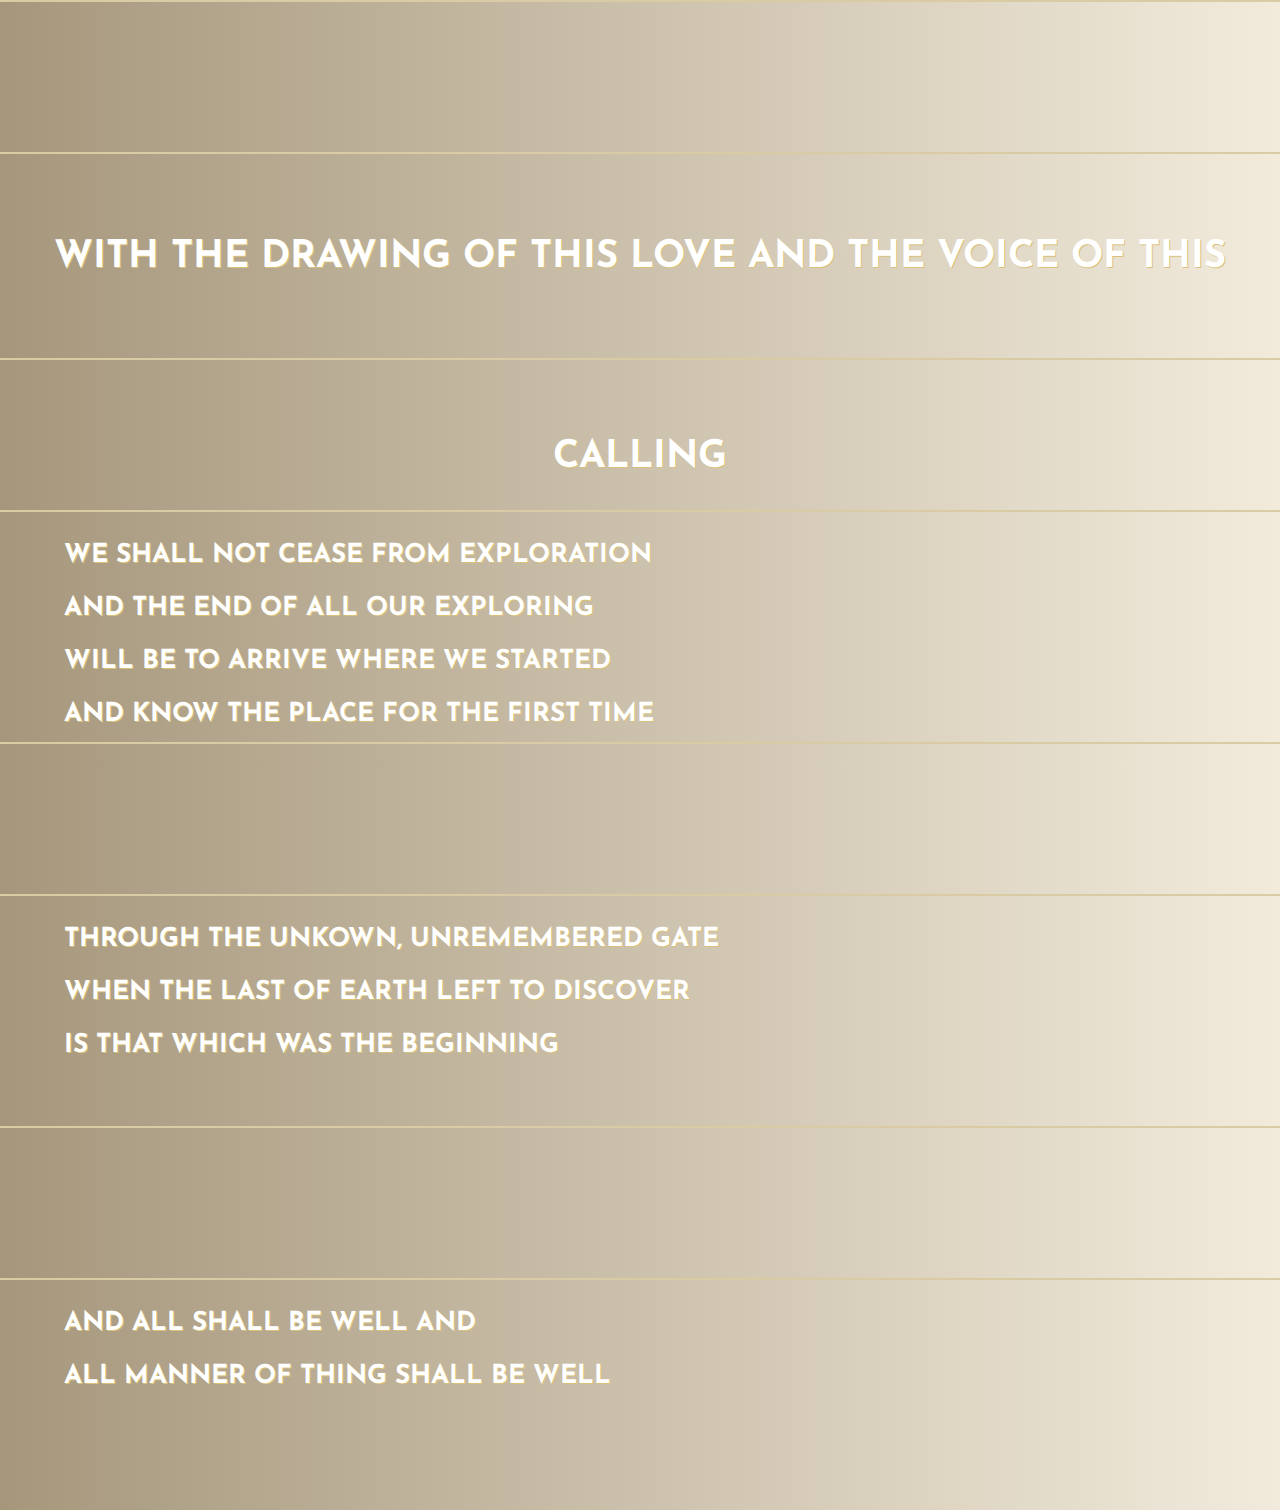
==== index.html @ eccb2c4b "added videos, jquery script for play/pause on mouseover/mouseout, and poetry divs" ====
<!DOCTYPE html>
<html lang="en-us">
  <head>
    <meta charset="utf-8">
    <meta name="viewport" content="width=device-width, initial-scale=1.0">
    <meta name="author" content="@charles_codes">
    <meta name="description" content="A Photography Portfolio">
    <meta name="keywords" content="photos photo photography gallery portfolio">

    <title>GALLERY</title>

    <link rel="stylesheet" type="text/css" href="style.css">

    <!-- CDN link to jQuery -->
    <script src="https://code.jquery.com/jquery-3.5.1.slim.min.js" integrity="sha256-4+XzXVhsDmqanXGHaHvgh1gMQKX40OUvDEBTu8JcmNs=" crossorigin="anonymous"></script>

    <!-- link to Google Fonts -->
    <link rel="preconnect" href="https://fonts.gstatic.com">
    <link href="https://fonts.googleapis.com/css2?family=Josefin+Sans&display=swap" rel="stylesheet">
  </head>
  <body>
    <video class="video" width="100%" muted="muted">
      <source src="videos/kalispell_snowfall_garden.mp4" type="video/mp4">
    </video>

    <div class="space_break banner_text">WITH THE DRAWING OF THIS LOVE AND THE VOICE OF THIS CALLING</div>

    <video class="video" width="100%" muted="muted">
      <source src="videos/kalispell_cloudy_snowfall.mp4" type="video/mp4">
    </video>

    <div class="space_break">
      <p class="poem_text">WE SHALL NOT CEASE FROM EXPLORATION</p>
      <p class="poem_text">AND THE END OF ALL OUR EXPLORING</p>
      <p class="poem_text">WILL BE TO ARRIVE WHERE WE STARTED</p>
      <p class="poem_text">AND KNOW THE PLACE FOR THE FIRST TIME<p>
  </div>

    <video class="video" width="100%" muted="muted">
      <source src="videos/kalispell_walk.mp4" type="video/mp4">
    </video>

    <div class="space_break">
      <p class="poem_text">THROUGH THE UNKOWN, UNREMEMBERED GATE</p>
      <p class="poem_text">WHEN THE LAST OF EARTH LEFT TO DISCOVER</p>
      <p class="poem_text">IS THAT WHICH WAS THE BEGINNING</p>
    </div>

    <video class="video" width="100%" muted="muted">
      <source src="videos/mtbrown_walk.mp4" type="video/mp4">
    </video>

    <div class="space_break">
      <p class="poem_text">AND ALL SHALL BE WELL AND</p>
      <p class="poem_text">ALL MANNER OF THING SHALL BE WELL</p>
    </div>

    <!-- jQuery script to play/pause video on mouseover and mouseout -->
    <script type="text/javascript">
      $(document).ready(function() {
        $(".video").on("mouseover", function(event) {
          this.play();
        }).on("mouseout", function(event) {
          this.pause();
        });
      })
    </script>
  </body>
</html>
---- style.css ----
:root {
  --wheat: #D9C179;
  --tan: #D9CBA3;
  --brown: #736140;
  --lightbrown: #A6977C;
  --offwhite: #F2EBDC;
}

* {
  box-sizing: border-box;
}

html, body {
  width: 100%;
  height: 100%;
  margin: 0 auto;

  background: repeating-linear-gradient( to left, var(--offwhite), var(--lightbrown));

  font-family: 'Josefin Sans', sans-serif;
  color: white;
}

.video {
  border-top: solid 2px var(--tan);
  border-bottom: solid 2px var(--tan);
}

.space_break {
  width: 100%;
  height: 200px;
  font-weight: bold;
  text-shadow: 1px 1px var(--wheat);
}

.banner_text {
  line-height: 200px;
  font-size: 38px;
  text-align: center;
}

.poem_text {
  font-size: 26px;
  text-align: left;
  margin-left: 5%;
}
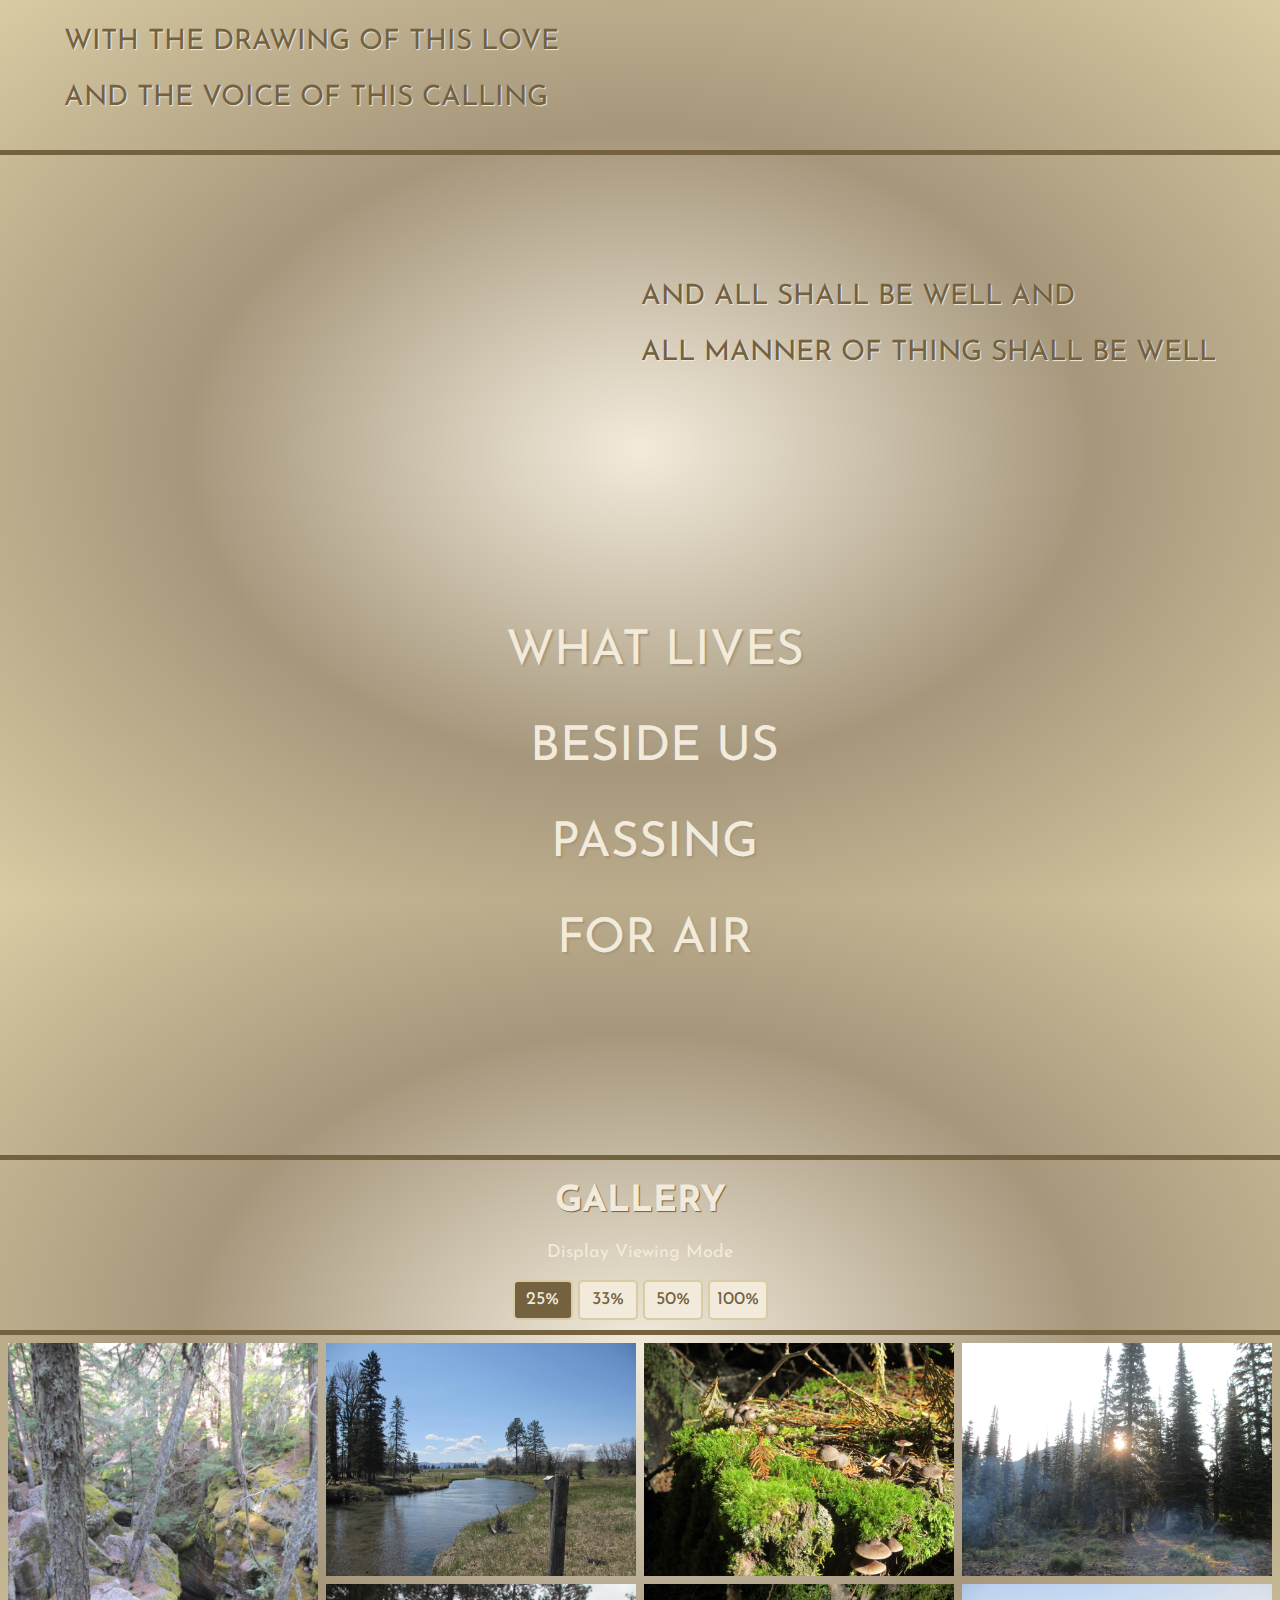
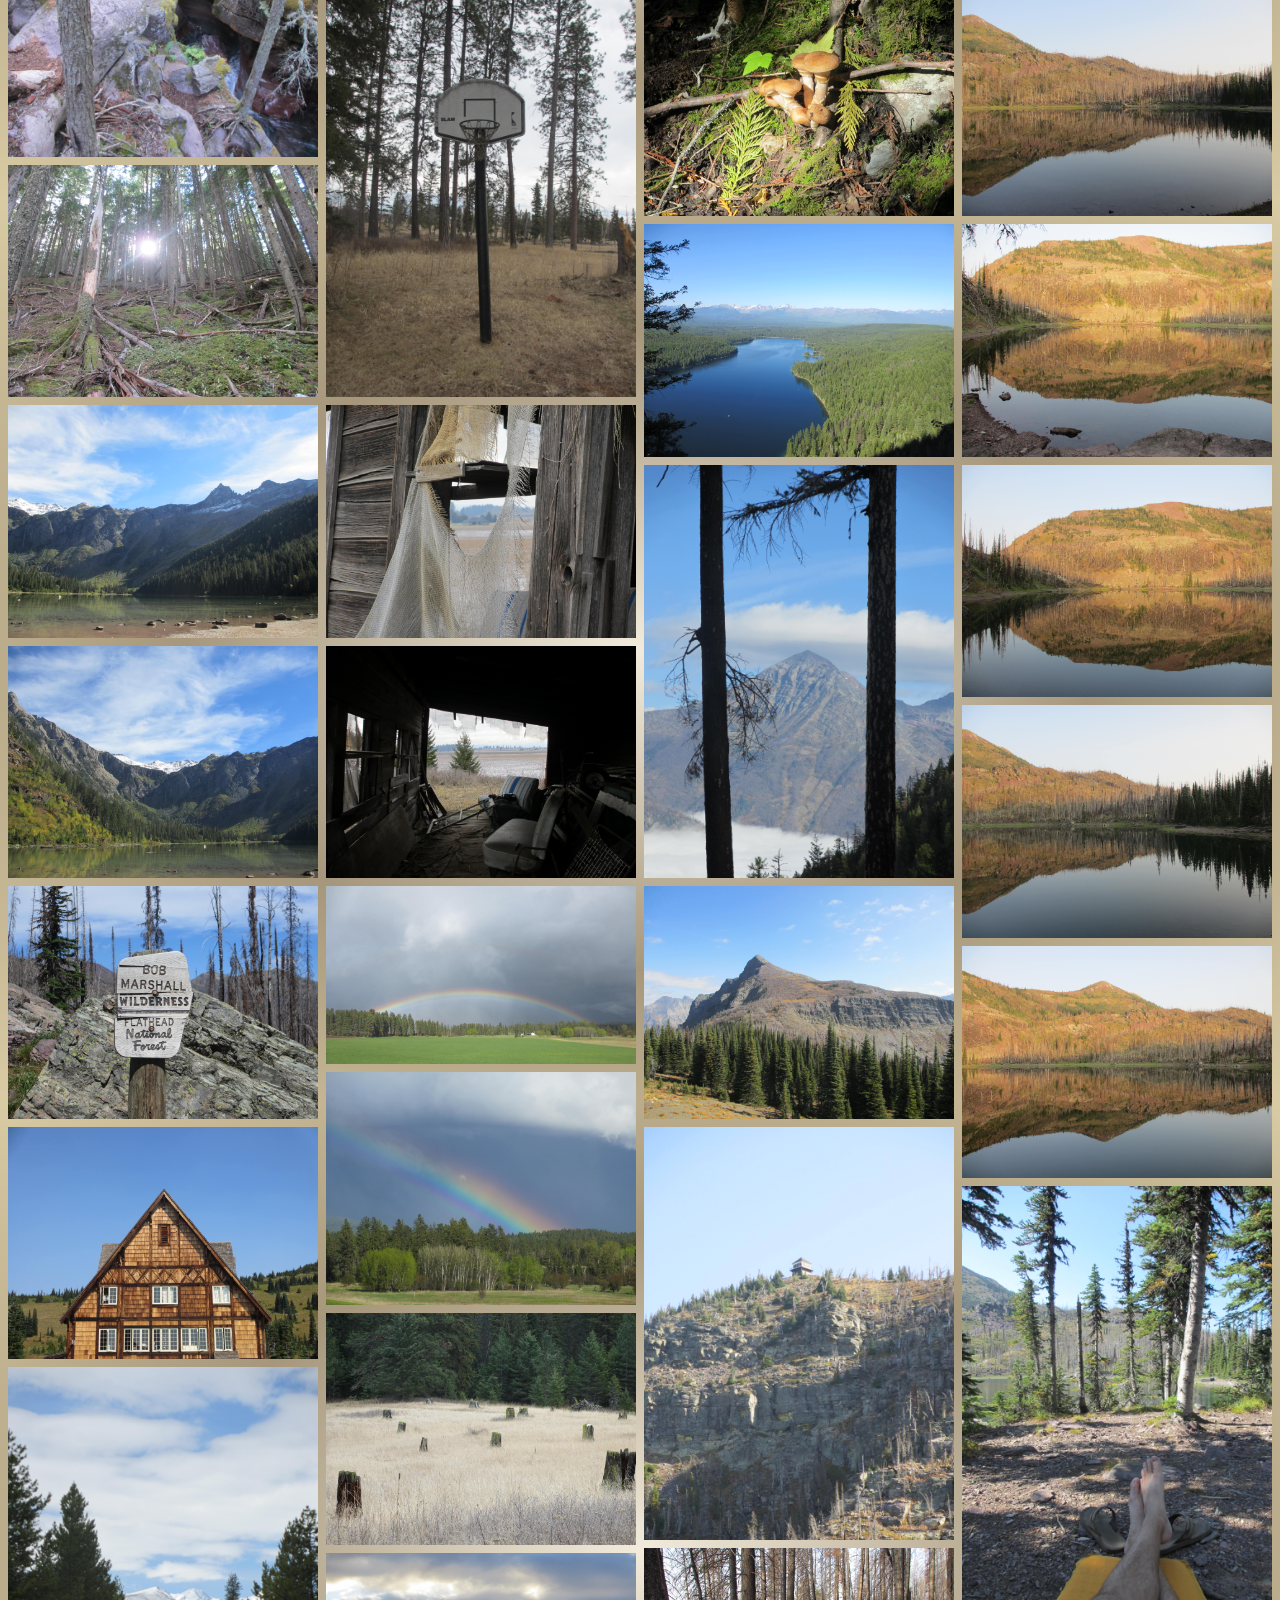
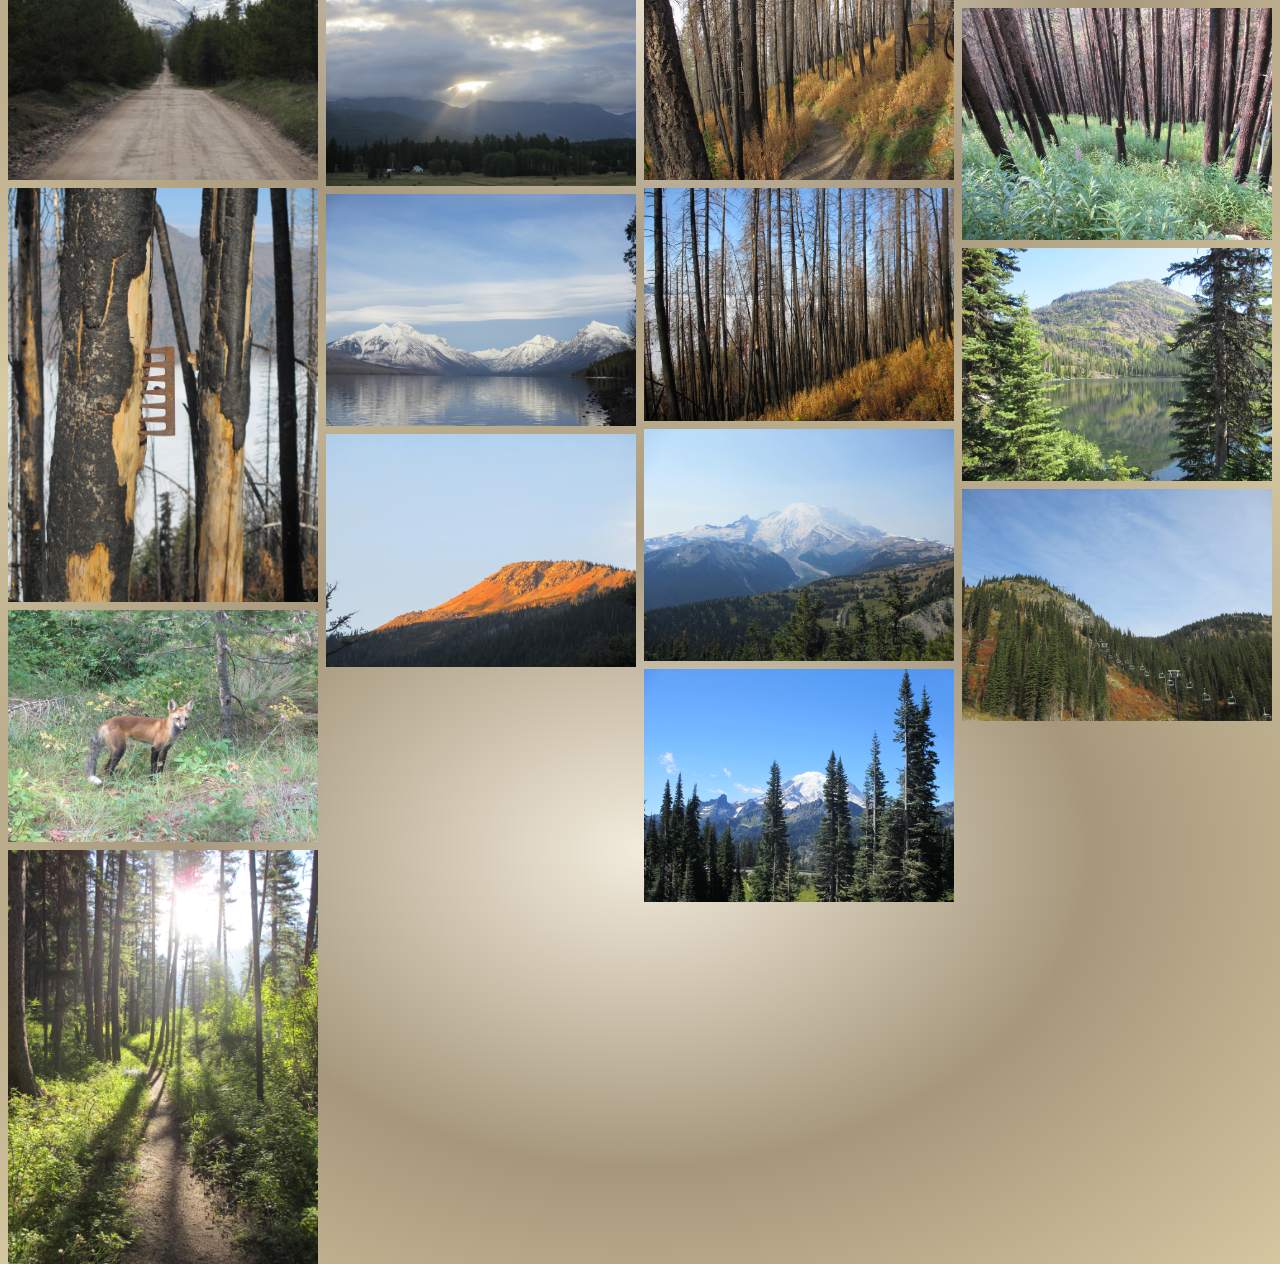
==== commit 72c8a4f5: "created logic.js external javascript file for the sake of brevity and to clean up the html page" ====
--- a/index.html
+++ b/index.html
@@ -11,59 +11,121 @@
 
     <link rel="stylesheet" type="text/css" href="style.css">
 
-    <!-- CDN link to jQuery -->
-    <script src="https://code.jquery.com/jquery-3.5.1.slim.min.js" integrity="sha256-4+XzXVhsDmqanXGHaHvgh1gMQKX40OUvDEBTu8JcmNs=" crossorigin="anonymous"></script>
-
     <!-- link to Google Fonts -->
     <link rel="preconnect" href="https://fonts.gstatic.com">
     <link href="https://fonts.googleapis.com/css2?family=Josefin+Sans&display=swap" rel="stylesheet">
+
+    <!-- link to jQuery CDN -->
+    <script src="https://code.jquery.com/jquery-3.5.1.slim.min.js" integrity="sha256-4+XzXVhsDmqanXGHaHvgh1gMQKX40OUvDEBTu8JcmNs=" crossorigin="anonymous"></script>
   </head>
   <body>
-    <video class="video" width="100%" muted="muted">
-      <source src="videos/kalispell_snowfall_garden.mp4" type="video/mp4">
-    </video>
 
-    <div class="space_break banner_text">WITH THE DRAWING OF THIS LOVE AND THE VOICE OF THIS CALLING</div>
+    <script src="logic.js"></script>
 
-    <video class="video" width="100%" muted="muted">
-      <source src="videos/kalispell_cloudy_snowfall.mp4" type="video/mp4">
-    </video>
-
-    <div class="space_break">
-      <p class="poem_text">WE SHALL NOT CEASE FROM EXPLORATION</p>
-      <p class="poem_text">AND THE END OF ALL OUR EXPLORING</p>
-      <p class="poem_text">WILL BE TO ARRIVE WHERE WE STARTED</p>
-      <p class="poem_text">AND KNOW THE PLACE FOR THE FIRST TIME<p>
-  </div>
-
-    <video class="video" width="100%" muted="muted">
-      <source src="videos/kalispell_walk.mp4" type="video/mp4">
-    </video>
-
-    <div class="space_break">
-      <p class="poem_text">THROUGH THE UNKOWN, UNREMEMBERED GATE</p>
-      <p class="poem_text">WHEN THE LAST OF EARTH LEFT TO DISCOVER</p>
-      <p class="poem_text">IS THAT WHICH WAS THE BEGINNING</p>
+    <!-- side by side video container -->
+    <div class="video_container">
+      <video class="video video_snowfall" width="50%" muted="muted" autoplay loop>
+        <source src="videos/kalispell_snowfall_garden.mp4" type="video/mp4">
+      </video>
+      <video class="video video_snowfall" width="50%" muted="muted" autoplay loop>
+        <source src="videos/kalispell_cloudy_snowfall.mp4" type="video/mp4">
+      </video>
+      <div class="text_block">
+        <p class="poem_text_1">WITH THE DRAWING OF THIS LOVE</p>
+        <p class="poem_text_1">AND THE VOICE OF THIS CALLING</p>
+      </div>
+      <div class="text_block_2">
+        <p class="poem_text_1">AND ALL SHALL BE WELL AND</p>
+        <p class="poem_text_1">ALL MANNER OF THING SHALL BE WELL</p>
+      </div>
     </div>
 
-    <video class="video" width="100%" muted="muted">
-      <source src="videos/mtbrown_walk.mp4" type="video/mp4">
-    </video>
-
-    <div class="space_break">
-      <p class="poem_text">AND ALL SHALL BE WELL AND</p>
-      <p class="poem_text">ALL MANNER OF THING SHALL BE WELL</p>
+    <!-- back to back rotated video container -->
+    <div class="video_container video_container_2">
+      <video id="walk_video_1" class="video" width="50%" muted="muted" autoplay loop>
+        <source src="videos/kalispell_walk.mp4" type="video/mp4">
+      </video>
+      <video id="walk_video_2" class="video" width="50%" muted="muted" autoplay loop>
+        <source src="videos/mtbrown_walk.mp4" type="video/mp4">
+      </video>
+      <div class="text_block_3">
+        <p class="poem_text_2">WHAT LIVES</p>
+        <p class="poem_text_2">BESIDE US</p>
+        <p class="poem_text_2">PASSING</p>
+        <p class="poem_text_2">FOR AIR</p>
+      </div>
     </div>
 
-    <!-- jQuery script to play/pause video on mouseover and mouseout -->
-    <script type="text/javascript">
-      $(document).ready(function() {
-        $(".video").on("mouseover", function(event) {
-          this.play();
-        }).on("mouseout", function(event) {
-          this.pause();
-        });
-      })
-    </script>
+    <!-- image gallery header container -->
+    <div class="gallery_header">
+      <h1>GALLERY</h1>
+      <p>Display Viewing Mode</p>
+      <button class="button active" onclick="displayQuarter()">25%</button>
+      <button class="button" onclick="displayThird()">33%</button>
+      <button class="button" onclick="displayHalf()">50%</button>
+      <button class="button" onclick="displayWhole()">100%</button>
+    </div>
+
+    <!-- image gallery container -->
+    <div class="row">
+      <div class="column">
+        <img class="photo" src="images/avalanche_creek.JPG" alt="Avalanche Creek" style="width:100%">
+        <img class="photo" src="images/avalanche_creek_2.JPG" alt="Avalanche Creek" style="width:100%">
+        <img class="photo" src="images/avalanche_lake.JPG" alt="Avalanche Lake" style="width:100%">
+        <img class="photo" src="images/avalanche_lake_2.JPG" alt="Avalanche Lake" style="width:100%">
+        <img class="photo" src="images/bob_marshall_sign.JPG" alt="Entry Sign for the Bob Marshall Wilderness Area" style="width:100%">
+        <img class="photo" src="images/chateau.JPG" alt="Mountain Lodge near Mt. Rainier" style="width:100%">
+        <img class="photo" src="images/dusty_road.JPG" alt="Dusty Road near Flathead Lake" style="width:100%">
+        <img class="photo" src="images/fire_rake.JPG" alt="Backcountry Firefighter's Rake" style="width:100%">
+        <img class="photo" src="images/fox.JPG" alt="Fox" style="width:100%">
+        <img class="photo" src="images/holland_lake_trail.JPG" alt="Trail towards Holland Lake" style="width:100%">
+      </div>
+      <div class="column">
+        <img class="photo" src="images/kalispell.JPG" alt="Creston" style="width:100%">
+        <img class="photo" src="images/kalispell_hoop.JPG" alt="Abandoned Basketball Hoop in Creston" style="width:100%">
+        <img class="photo" src="images/kalispell_hut.JPG" alt="Hut in Creston" style="width:100%">
+        <img class="photo" src="images/kalispell_hut_2.JPG" alt="Hut in Creston" style="width:100%">
+        <img class="photo" src="images/kalispell_rainbow.JPG" alt="Rainbow above Creston" style="width:100%">
+        <img class="photo" src="images/kalispell_rainbow_2.JPG" alt="Rainbow above Creston" style="width:100%">
+        <img class="photo" src="images/kalispell_stumps.JPG" alt="Tree Stumps in Creston" style="width:100%">
+        <img class="photo" src="images/kalispell_ultralightbeam.JPG" alt="Lightbeam shining on Creston" style="width:100%">
+        <img class="photo" src="images/lake_mcdonald.JPG" alt="Lake McDonald" style="width:100%">
+        <img class="photo" src="images/lion_creek.JPG" alt="Lion Creek" style="width:100%">
+      </div>
+      <div class="column">
+        <img class="photo" src="images/lion_creek_mushroom.JPG" alt="Mushroom found near Lion Creek" style="width:100%">
+        <img class="photo" src="images/lion_creek_mushroom_2.JPG" alt="Mushroom found near Lion Creek" style="width:100%">
+        <img class="photo" src="images/lower_holland_lake.JPG" alt="Lower Holland Creek" style="width:100%">
+        <img class="photo" src="images/mtbrown.JPG" alt="Mt. Brown" style="width:100%">
+        <img class="photo" src="images/mtbrown_2.JPG" alt="Mt. Brown" style="width:100%">
+        <img class="photo" src="images/mtbrown_lookout.JPG" alt="Fire Lookout on Mt. Brown" style="width:100%">
+        <img class="photo" src="images/mtbrown_trail.JPG" alt="Trail towards Mt. Brown" style="width:100%">
+        <img class="photo" src="images/mtbrowntrail_2.JPG" alt="Trail towards Mt. Brown" style="width:100%">
+        <img class="photo" src="images/mtrainier.JPG" alt="Mt. Rainier" style="width:100%">
+        <img class="photo" src="images/mtrainier_2.JPG" alt="Mt. Rainier" style="width:100%">
+      </div>
+      <div class="column">
+        <img class="photo" src="images/pyramid_lake.JPG" alt="Pyramid Lake" style="width:100%">
+        <img class="photo" src="images/pyramid_lake_2.JPG" alt="Pyramid Lake" style="width:100%">
+        <img class="photo" src="images/pyramid_lake_3.JPG" alt="Pyramid Lake" style="width:100%">
+        <img class="photo" src="images/pyramid_lake_4.JPG" alt="Pyramid Lake" style="width:100%">
+        <img class="photo" src="images/pyramid_lake_5.JPG" alt="Pyramid Lake" style="width:100%">
+        <img class="photo" src="images/pyramid_lake_6.JPG" alt="Pyramid Lake" style="width:100%">
+        <img class="photo" src="images/pyramid_lake_feet.JPG" alt="Lounging by Pyramid Lake" style="width:100%">
+        <img class="photo" src="images/pyramid_lake_trail.JPG" alt="Trail towards Pyramid Lake" style="width:100%">
+        <img class="photo" src="images/upper_holland_lake.JPG" alt="Upper Holland Lake" style="width:100%">
+        <img class="photo" src="images/whitefish_big_mountain.JPG" alt="Big Mountain near Whitefish" style="width:100%">
+      </div>
+
+      <!-- <div> for holding the image modal information -->
+        <div id="myModal" class="modal">
+          <span class="close">&times;</span>
+          <img class="modal_content" id="modal_img">
+          <div id="caption"></div>
+        </div>
+    </div>
+
+    <!-- link to external javascript file logic.js -->
+    <script src="logic.js"></script>
   </body>
 </html>--- a/style.css
+++ b/style.css
@@ -15,32 +15,197 @@
   height: 100%;
   margin: 0 auto;
 
-  background: repeating-linear-gradient( to left, var(--offwhite), var(--lightbrown));
+  background: radial-gradient(var(--offwhite), var(--lightbrown), var(--tan));
 
   font-family: 'Josefin Sans', sans-serif;
   color: white;
 }
 
+/* video_container <div> and other video style */
+.video_container {
+  width: 100%;
+  height: 580px;
+  position: relative;
+}
+
+.video_container_2 {
+  border-bottom: solid 5px var(--brown); 
+}
+
 .video {
-  border-top: solid 2px var(--tan);
-  border-bottom: solid 2px var(--tan);
-}
-
-.space_break {
+  float: left;
+}
+
+.video_snowfall {
+  border-bottom: solid 5px var(--brown);
+}
+
+#walk_video_1 {
+  transform:rotate(270deg);
+}
+
+#walk_video_2 {
+  transform: rotate(90deg);
+}
+
+/* text_block <div> and poem_text <p> style for video_container */
+.text_block {
+  position: absolute;
+  top: 0;
+  left: 5%;
+}
+
+.text_block_2 {
+  position: absolute;
+  top: 44%;
+  right: 5%;
+} 
+.poem_text_1 {
+  font-size: 28px;
+  text-align: left;
+  color: var(--brown);
+  text-shadow: 1px 1px 1px var(--offwhite);
+}
+
+/* text_block_3 <div> and poem_text_3 style for video_container_2 */
+.text_block_3 {
+  position: absolute;
+  left: 39.5%;
+  text-align: center;
+}
+
+.poem_text_2 {
+  font-size: 48px;
+  color: var(--offwhite);
+  text-shadow: 2px 2px 2px var(--lightbrown);
+}
+
+/* style for image gallery */
+.row {
+  display: flex;
+  flex-wrap: wrap;
+  padding: 0 4px;
+}
+
+.column {
+  flex: 25%;
+  padding: 0 4px;
+}
+
+.column img {
+  margin-top: 8px;
+  vertical-align: middle;
+}
+
+/* style for buttons and image gallery container text */
+.gallery_header {
+  text-align: center;
+  color: var(--offwhite);
+  border-bottom: solid 5px var(--brown);
+  padding-bottom: 10px;
+}
+
+h1 {
+  font-size: 36px;
+  text-shadow: 1px 1px 1px var(--brown);
+}
+
+.gallery_header > p {
+  font-size: 18px;
+}
+
+.button {
+  width: 60px;
+  height: 40px;
+  color: var(--brown);
+  background-color: var(--offwhite);
+  border: solid 2px var(--tan);
+  border-radius: 5px;
+  font-size: 18px;
+  font-family: 'Josefin Sans', sans-serif;
+}
+
+.active {
+  background-color: var(--brown);
+  color: var(--offwhite);
+}
+
+.button:hover {
+  background-color: var(--wheat);
+  color: var(--brown);
+}
+
+.button:focus {
+  outline: none;
+}
+
+/* style for IMAGE MODALS */
+
+/* the modal background */
+.modal {
+  display: none;
+  position: fixed;
+  z-index: 1;
+  padding-top: 20px;
+  left: 0;
+  top: 0;
   width: 100%;
-  height: 200px;
+  height: 100%;
+  overflow: auto;
+  background-color: black;
+  background-color: rgba(0, 0, 0, 0.9);
+}
+
+/* modal content (image) */
+.modal_content {
+  margin: auto;
+  display: block;
+  width: 500px;
+  height: 600px;
+  max-width: 700px;
+}
+
+/* modal caption */
+#caption {
+  margin: auto;
+  display: block;
+  width: 80%;
+  max-width: 700px;
+  height: 150px;
+  text-align: center;
+  color: #ccc;
+  padding: 10px 0;
+  font-size: 22px;
+}
+
+/* modal animation */
+.modal_content, #caption {
+  animation-name: zoom;
+  animation-duration: 0.6s;
+}
+
+@keyframes zoom {
+  from {
+    transform: scale(0.1);
+  }
+  to {
+    transform: scale(1);
+  }
+}
+
+/* the close window modal button */
+.close {
+  position: absolute;
+  top: 15px;
+  right: 35px;
+  color: #f1f1f1;
+  font-size: 80px;
   font-weight: bold;
-  text-shadow: 1px 1px var(--wheat);
-}
-
-.banner_text {
-  line-height: 200px;
-  font-size: 38px;
-  text-align: center;
-}
-
-.poem_text {
-  font-size: 26px;
-  text-align: left;
-  margin-left: 5%;
+  transition: 0.3s;
+}
+
+.close:hover, .close:focus {
+  color: #bbb;
+  text-decoration: none;
+  cursor: pointer;
 }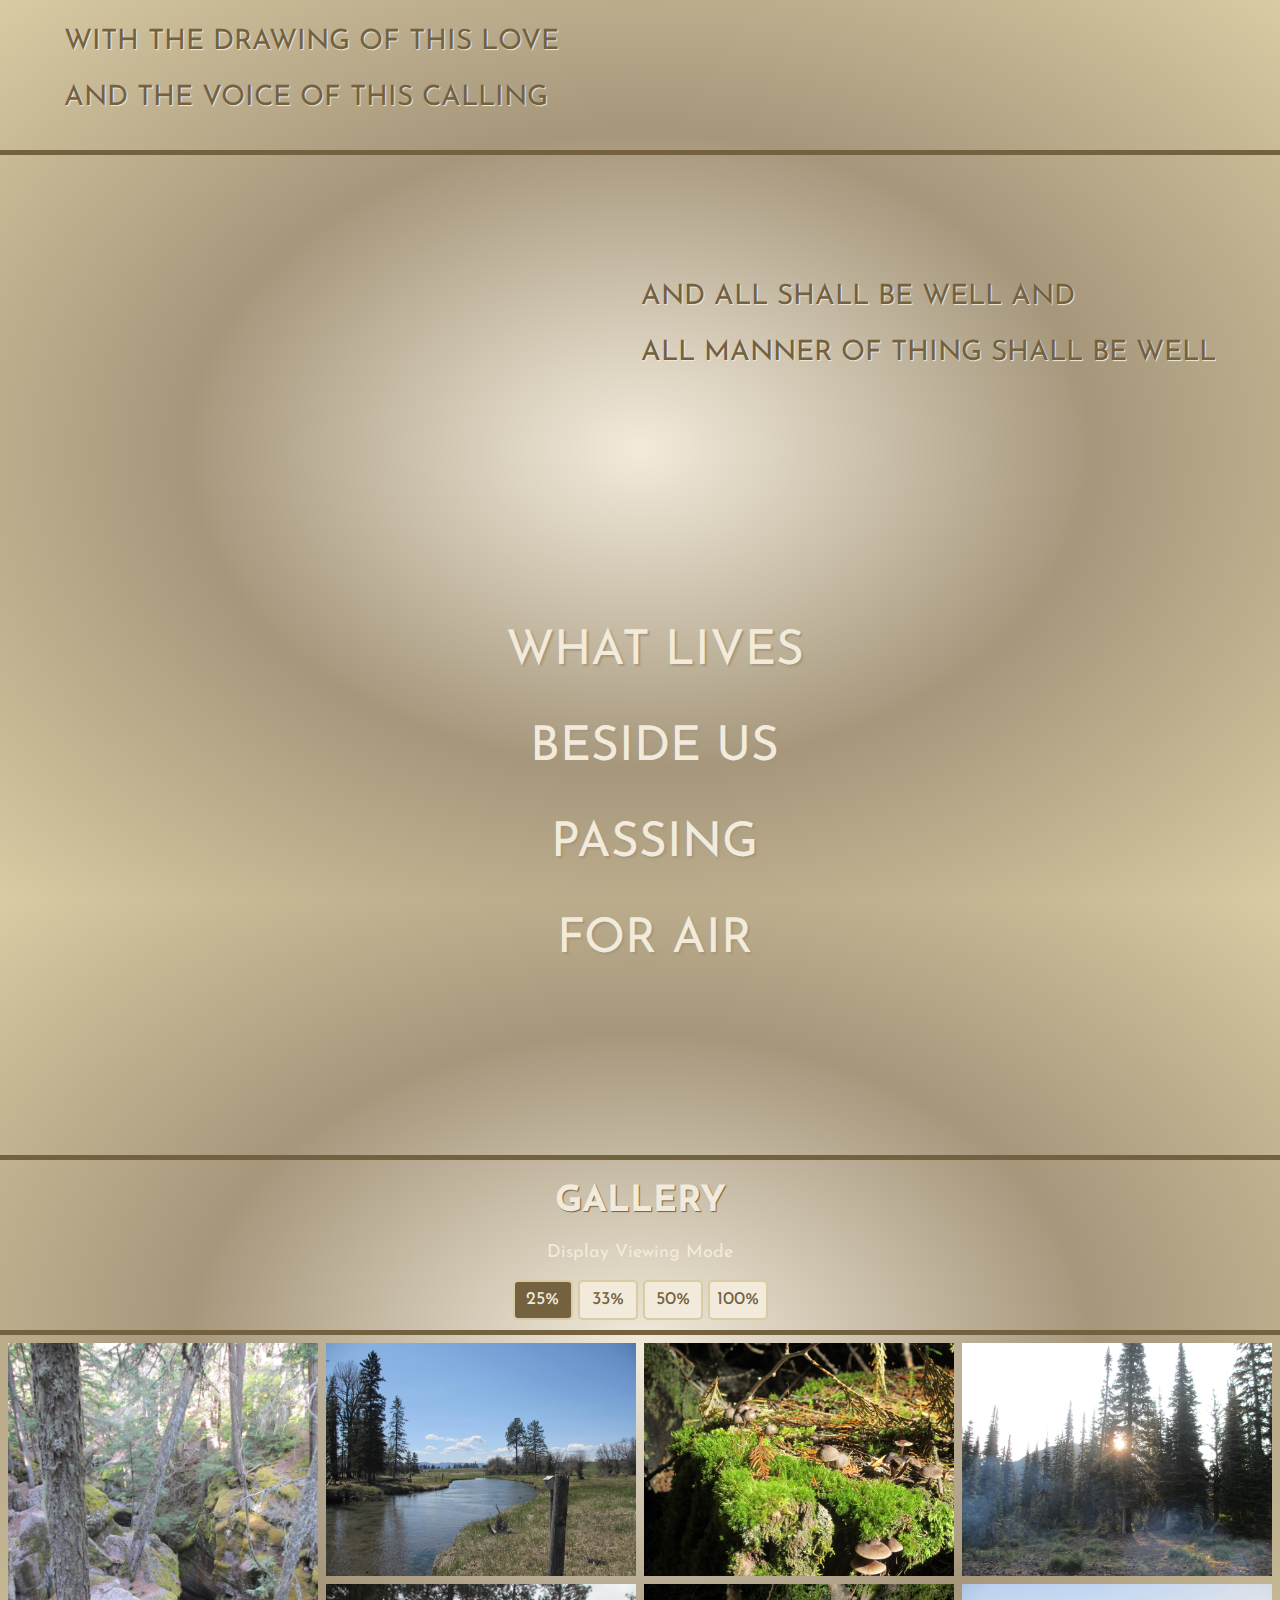
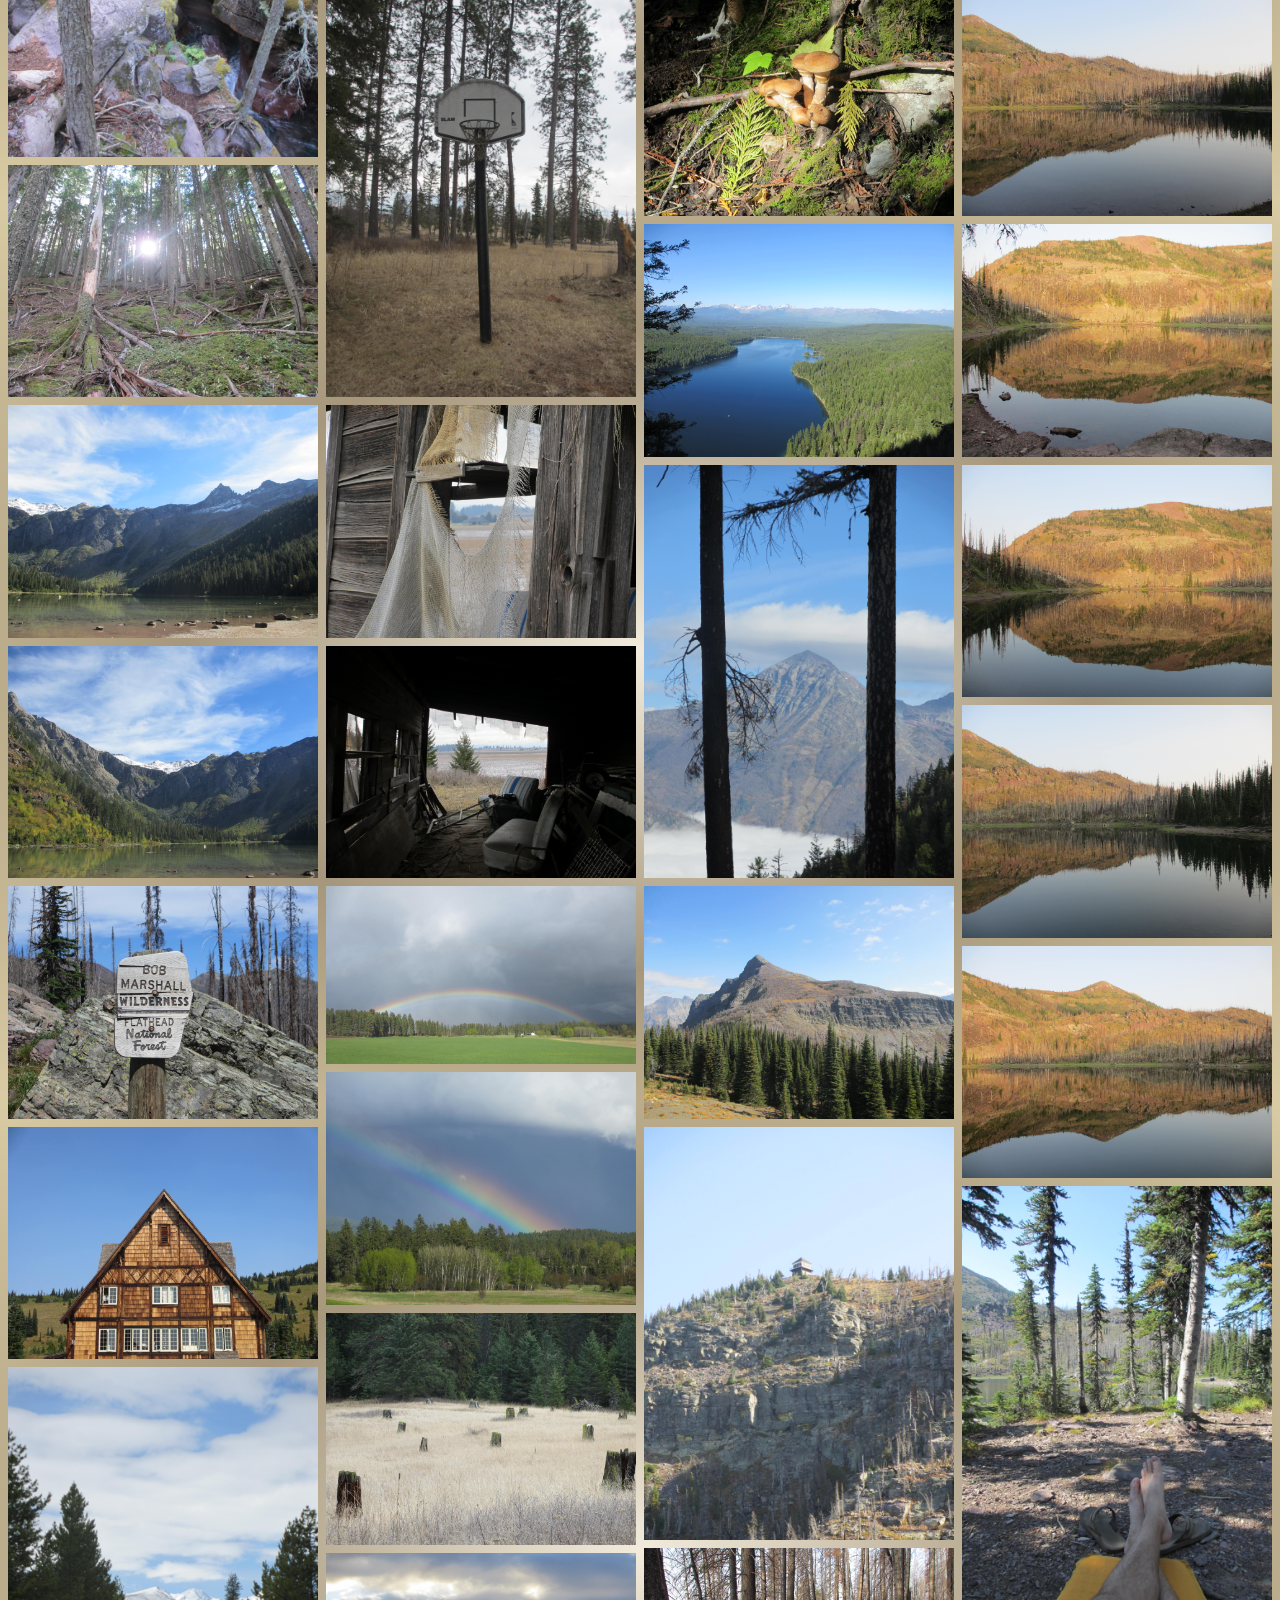
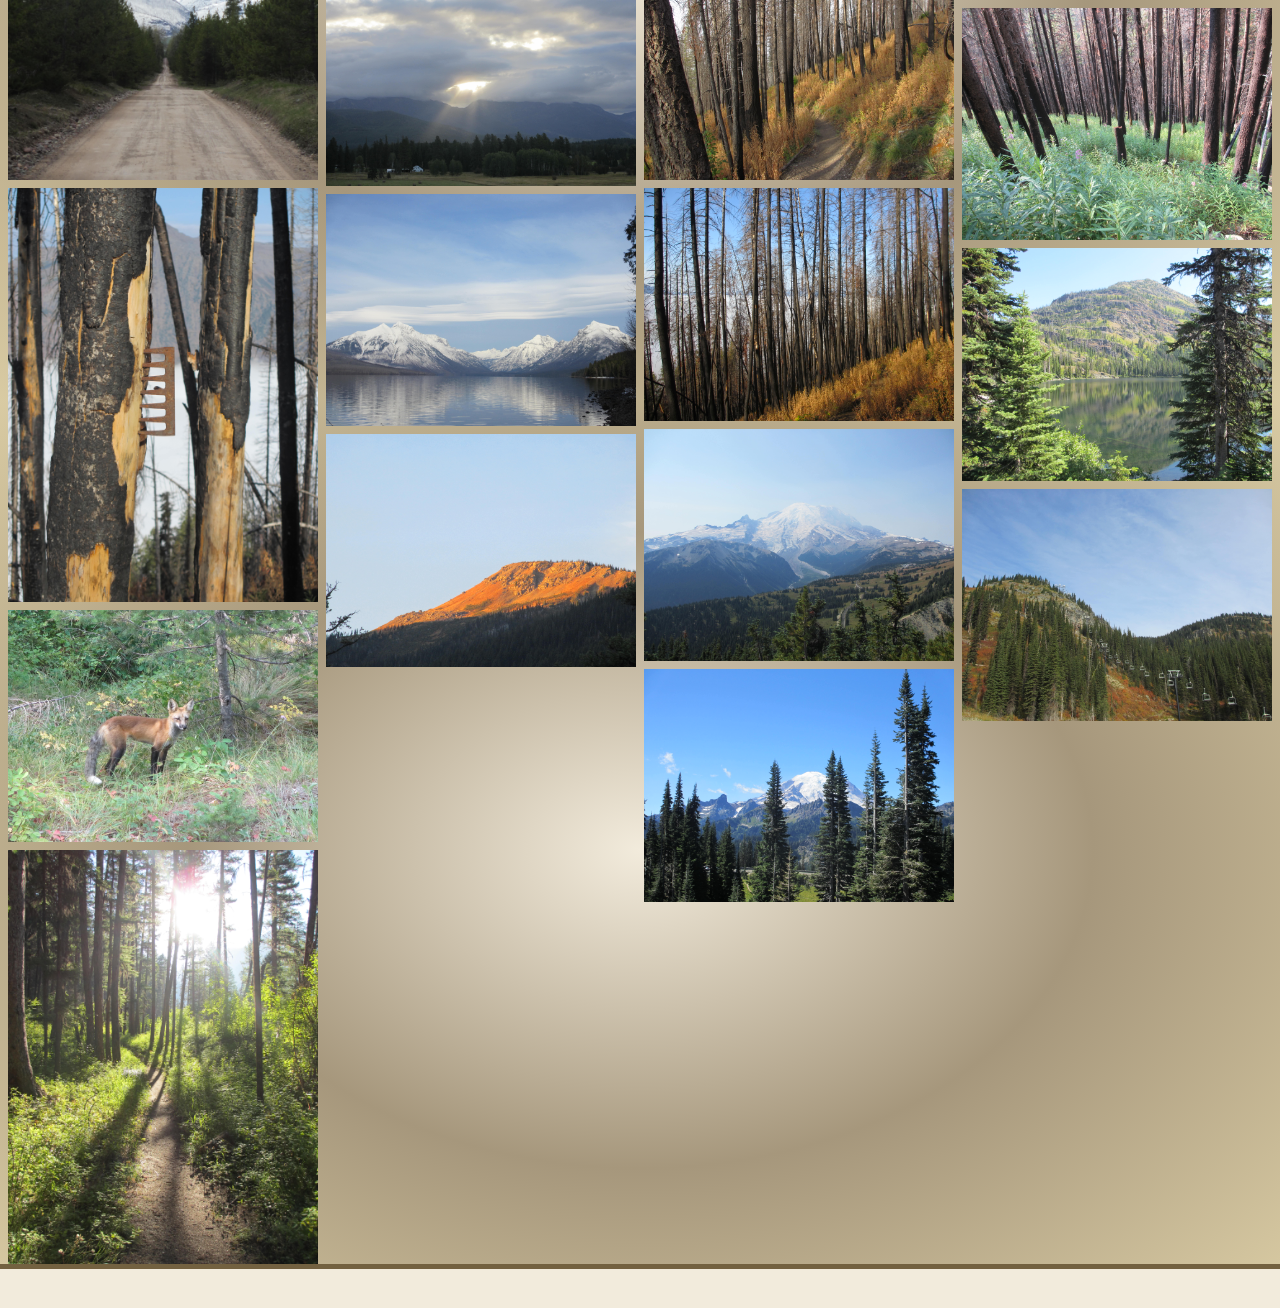
==== commit af29b486: "added footer to the bottom with icons to github, twitter, and email" ====
--- a/index.html
+++ b/index.html
@@ -17,11 +17,11 @@
 
     <!-- link to jQuery CDN -->
     <script src="https://code.jquery.com/jquery-3.5.1.slim.min.js" integrity="sha256-4+XzXVhsDmqanXGHaHvgh1gMQKX40OUvDEBTu8JcmNs=" crossorigin="anonymous"></script>
+
+    <!-- Font Awesome Icons link -->
+    <link rel="stylesheet" href="https://use.fontawesome.com/releases/v5.15.1/css/all.css" integrity="sha384-vp86vTRFVJgpjF9jiIGPEEqYqlDwgyBgEF109VFjmqGmIY/Y4HV4d3Gp2irVfcrp" crossorigin="anonymous">
   </head>
   <body>
-
-    <script src="logic.js"></script>
-
     <!-- side by side video container -->
     <div class="video_container">
       <video class="video video_snowfall" width="50%" muted="muted" autoplay loop>
@@ -118,11 +118,25 @@
       </div>
 
       <!-- <div> for holding the image modal information -->
-        <div id="myModal" class="modal">
-          <span class="close">&times;</span>
-          <img class="modal_content" id="modal_img">
-          <div id="caption"></div>
-        </div>
+      <div id="myModal" class="modal">
+        <span class="close">&times;</span>
+        <img class="modal_content" id="modal_img">
+        <div id="caption"></div>
+      </div>
+    </div>
+
+    <div class="footer">
+      <p>
+        <a class="icons" href="https://github.com/charles-codes" target="_blank" rel="noopener">
+          <i class="fab fa-github"></i>
+        </a>
+        <a class="icons" href="https://twitter.com/charles_codes" target="_blank" rel="noopener">
+          <i class="fab fa-twitter"></i>
+        </a>
+        <a class="icons" href="mailto:tuggle.charles@gmail.com">
+          <i class="far fa-envelope"></i>
+        </a>
+      </p>
     </div>
 
     <!-- link to external javascript file logic.js -->
--- a/style.css
+++ b/style.css
@@ -208,4 +208,29 @@
   color: #bbb;
   text-decoration: none;
   cursor: pointer;
+}
+
+/* style for footer */
+.footer {
+  position: relative;
+  bottom: 0;
+  width: 100%;
+  height: 44px;
+  background-color: var(--offwhite);
+  border-top: solid 5px var(--brown);
+}
+
+.footer a {
+  text-decoration: none;
+}
+
+.footer > p {
+  text-align: center;
+  margin: 0 auto;
+  padding-top: 5px;
+}
+
+.icons {
+  font-size: 30px;
+  color: var(--wheat);
 }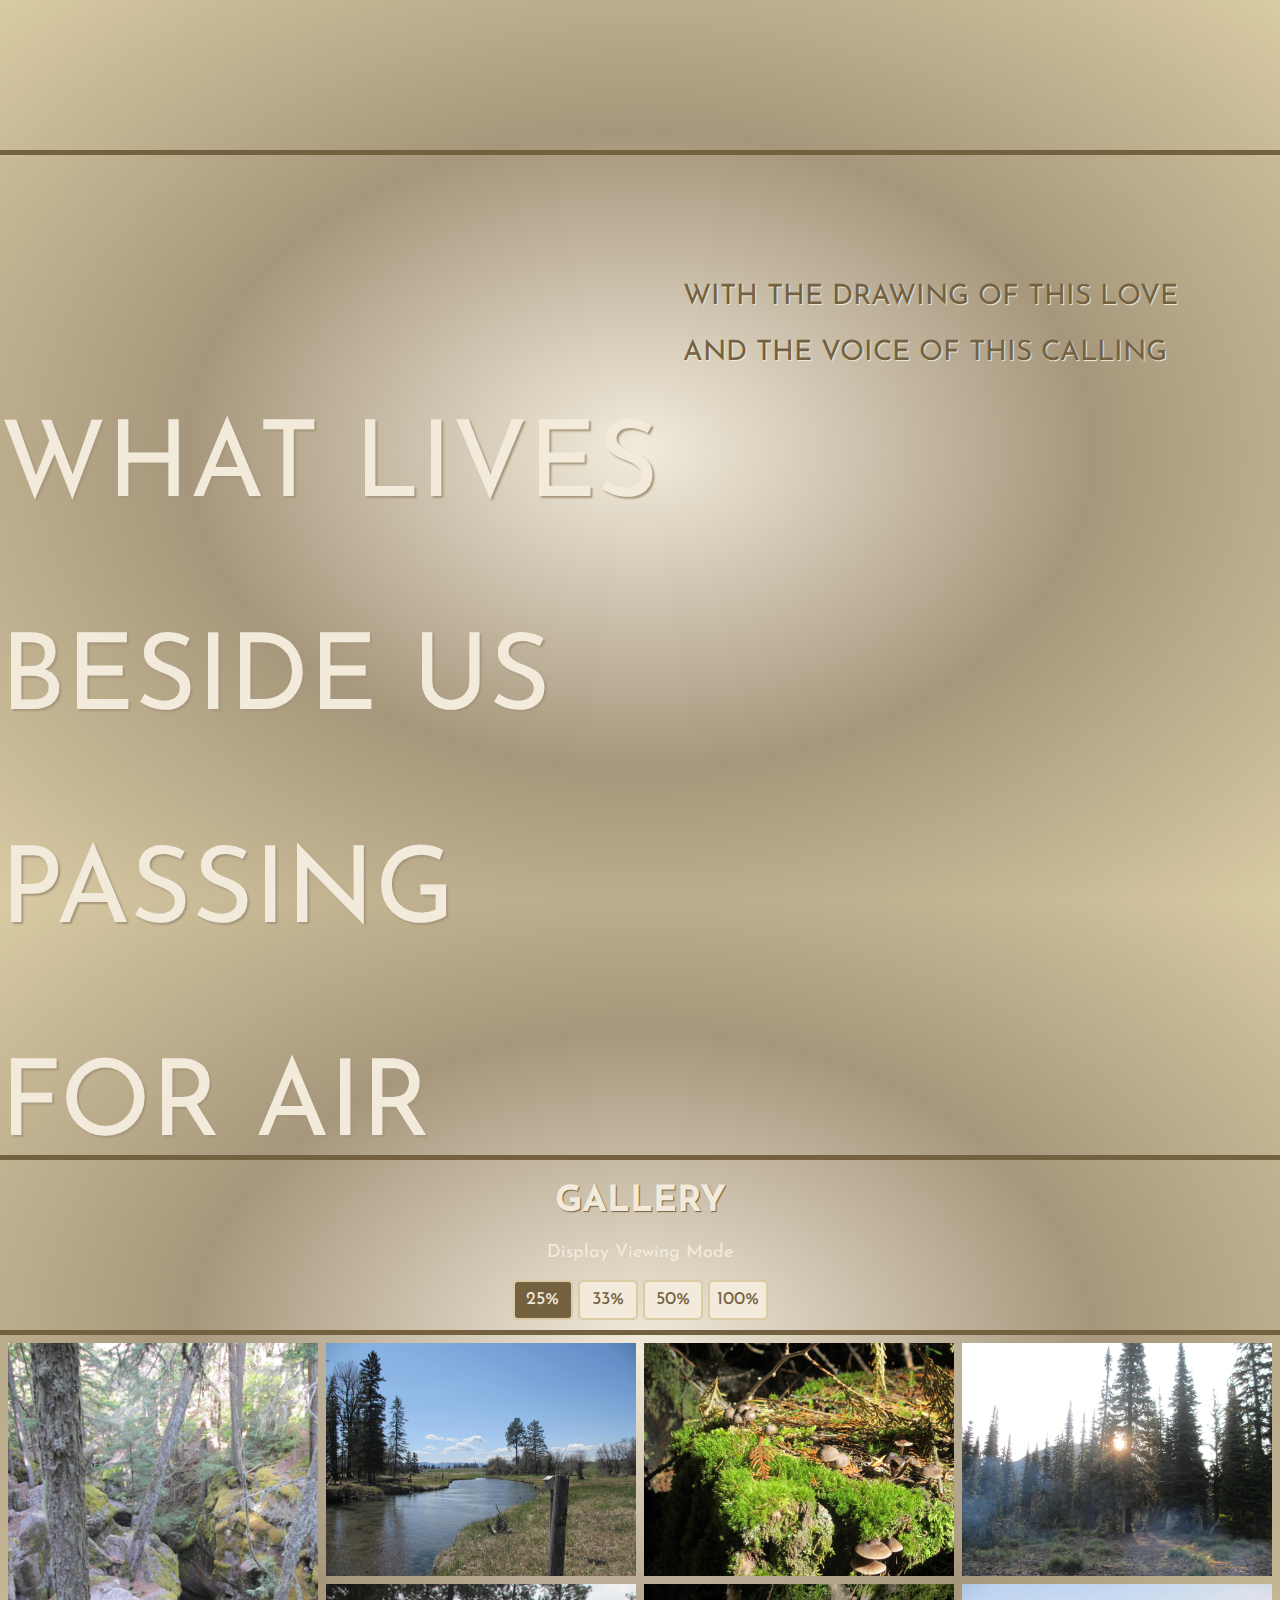
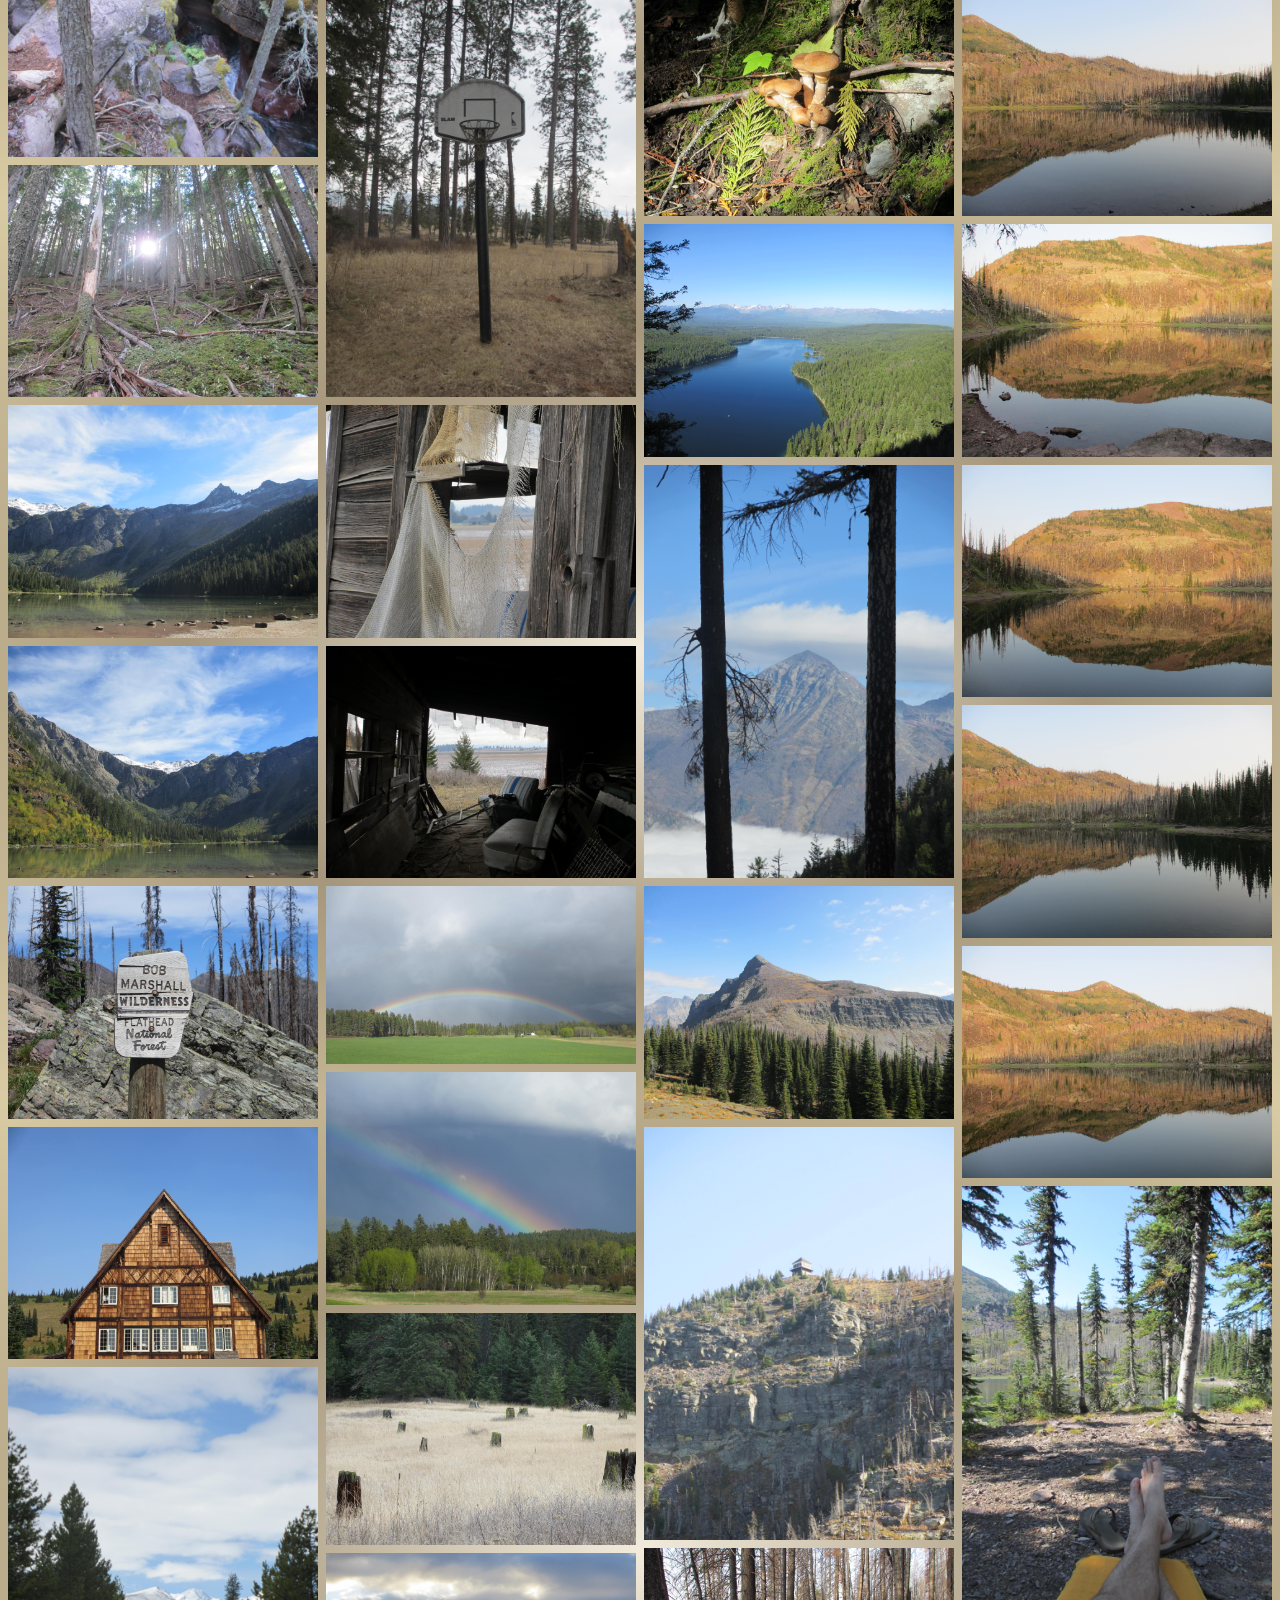
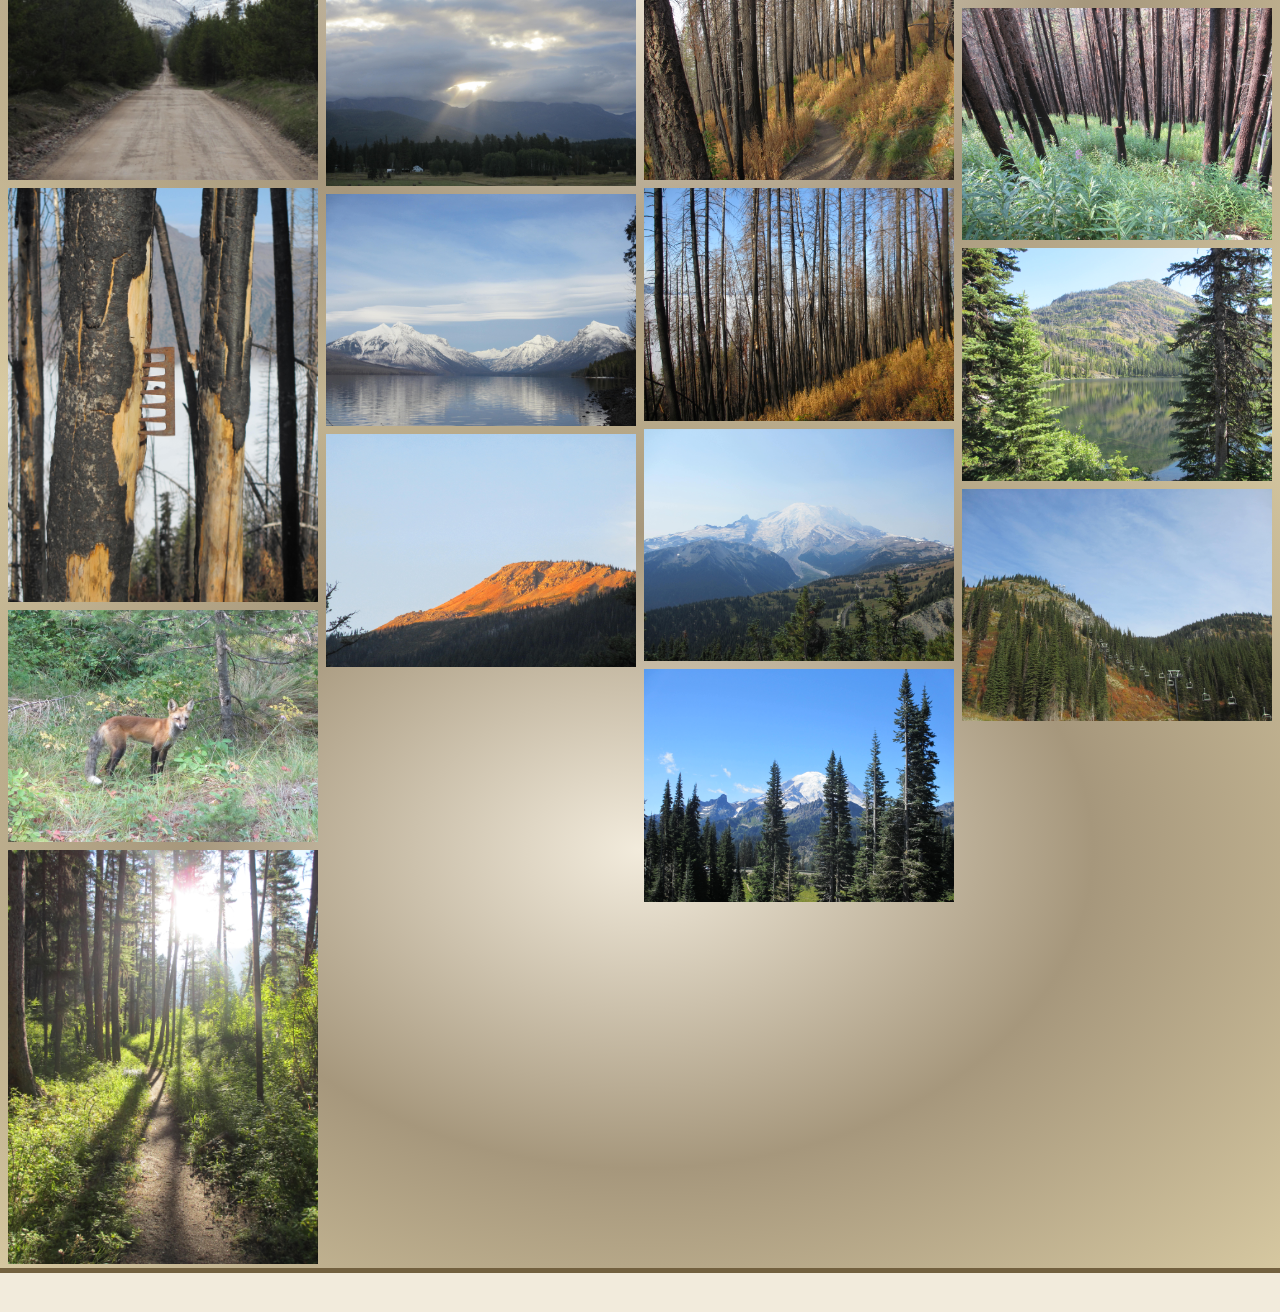
==== commit 6e0fdc0e: "changed font-size and positioning of the text in video_container_2" ====
--- a/index.html
+++ b/index.html
@@ -30,13 +30,9 @@
       <video class="video video_snowfall" width="50%" muted="muted" autoplay loop>
         <source src="videos/kalispell_cloudy_snowfall.mp4" type="video/mp4">
       </video>
-      <div class="text_block">
+      <div class="text_block_2">
         <p class="poem_text_1">WITH THE DRAWING OF THIS LOVE</p>
         <p class="poem_text_1">AND THE VOICE OF THIS CALLING</p>
-      </div>
-      <div class="text_block_2">
-        <p class="poem_text_1">AND ALL SHALL BE WELL AND</p>
-        <p class="poem_text_1">ALL MANNER OF THING SHALL BE WELL</p>
       </div>
     </div>
 
--- a/style.css
+++ b/style.css
@@ -49,17 +49,13 @@
 }
 
 /* text_block <div> and poem_text <p> style for video_container */
-.text_block {
-  position: absolute;
-  top: 0;
-  left: 5%;
-}
 
 .text_block_2 {
   position: absolute;
   top: 44%;
-  right: 5%;
-} 
+  right: 8%;
+}
+
 .poem_text_1 {
   font-size: 28px;
   text-align: left;
@@ -70,14 +66,15 @@
 /* text_block_3 <div> and poem_text_3 style for video_container_2 */
 .text_block_3 {
   position: absolute;
-  left: 39.5%;
-  text-align: center;
+  top: -47%;
+  text-align: left;
 }
 
 .poem_text_2 {
-  font-size: 48px;
+  font-size: 106px;
   color: var(--offwhite);
   text-shadow: 2px 2px 2px var(--lightbrown);
+  padding: 0;
 }
 
 /* style for image gallery */
@@ -85,6 +82,7 @@
   display: flex;
   flex-wrap: wrap;
   padding: 0 4px;
+  margin-bottom: 4px;
 }
 
 .column {
@@ -95,6 +93,10 @@
 .column img {
   margin-top: 8px;
   vertical-align: middle;
+}
+
+.photo:hover {
+  cursor: zoom-in;
 }
 
 /* style for buttons and image gallery container text */
